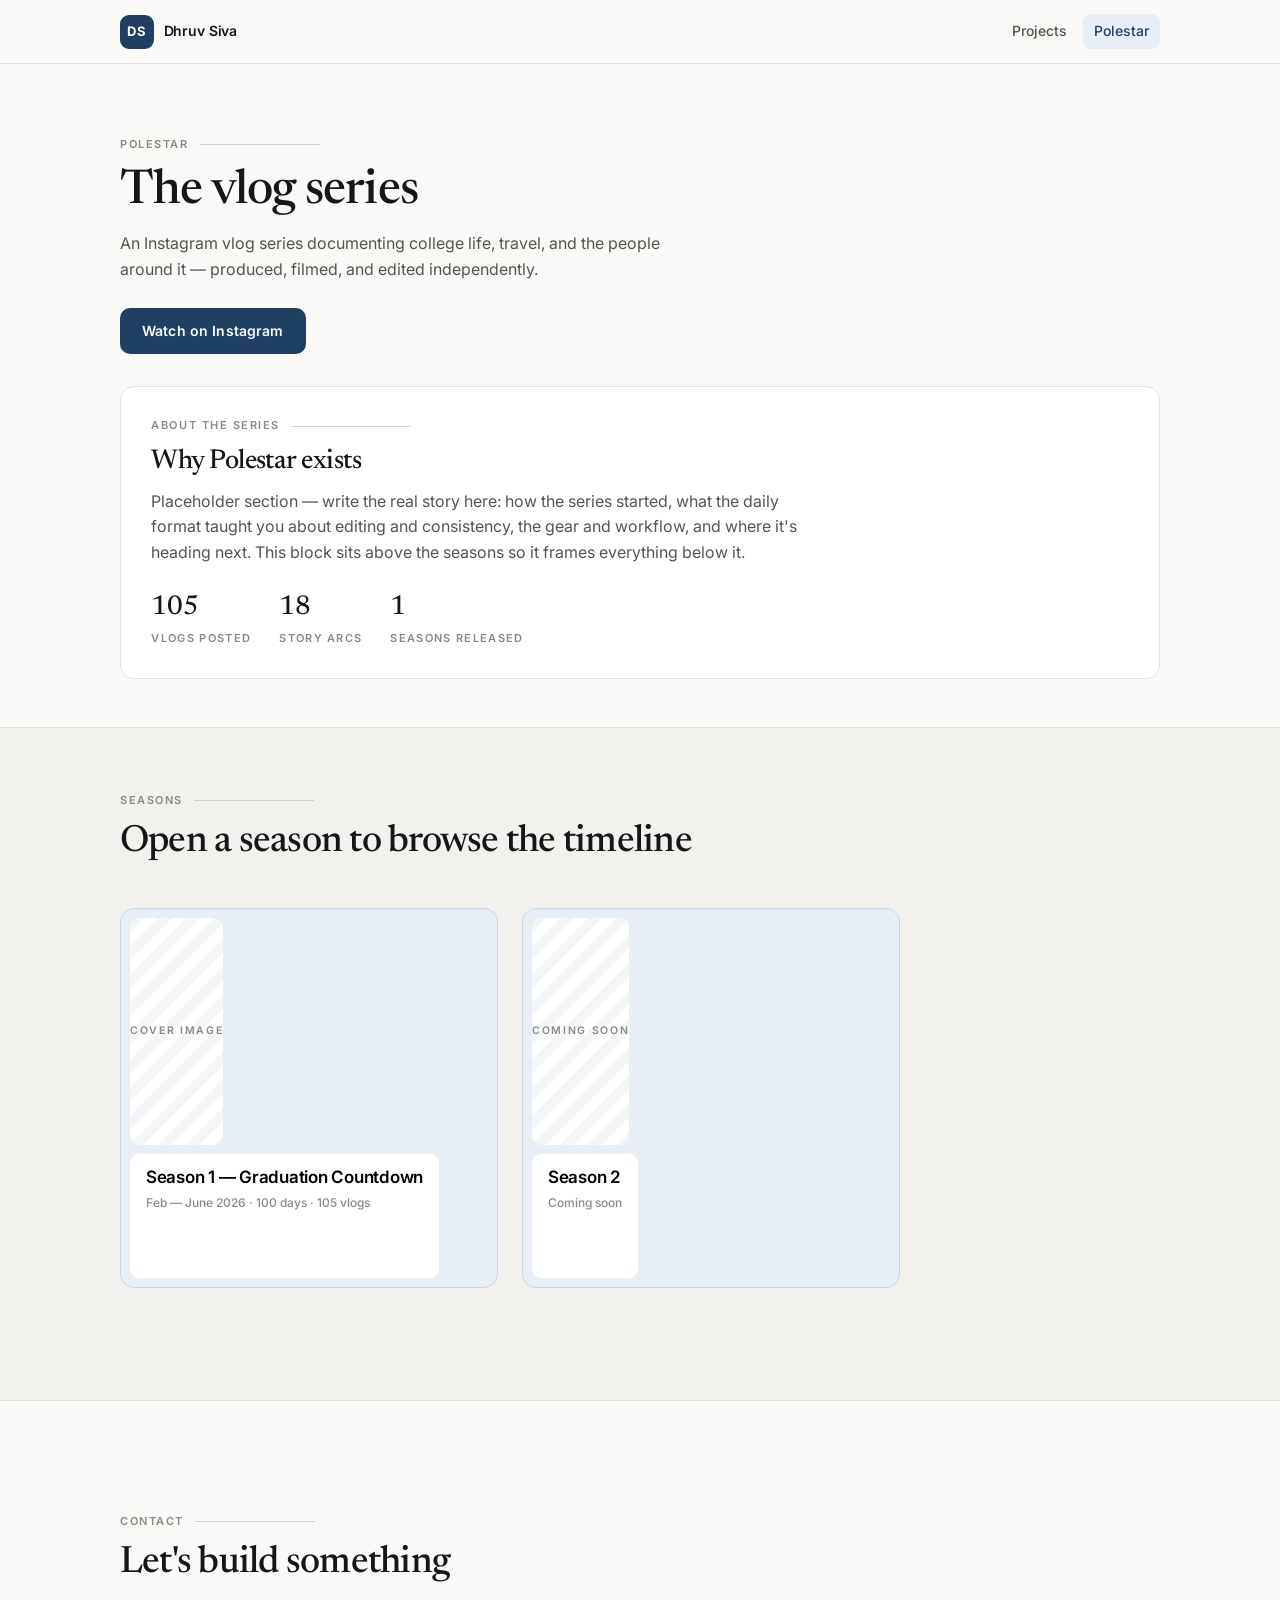
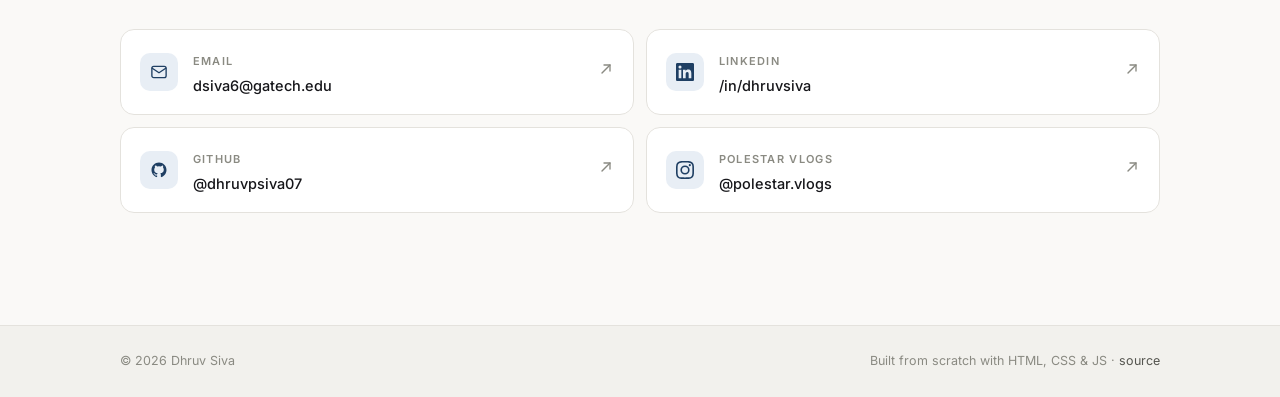
==== polestar.html @ 422fa302 "Rebuild personal site Three pages sharing one stylesheet and a reusable modal:  - index.html: deskto" ====
<!DOCTYPE html>
<html lang="en">
<head>
<meta charset="UTF-8">
<meta name="viewport" content="width=device-width, initial-scale=1.0">
<title>Polestar — Dhruv Siva</title>
<meta name="description" content="Polestar — an independently produced, filmed, and edited vlog series. Season archives by arc.">
<link rel="stylesheet" href="style.css">
<script>document.documentElement.classList.add('js');</script>
</head>
<body>

<header class="nav">
  <div class="wrap nav__inner">
    <a class="brand" href="index.html" aria-label="Dhruv Siva — home">
      <span class="brand__mark">DS</span>
      <span class="brand__word">Dhruv Siva</span>
    </a>
    <nav class="nav__links">
      <a href="projects.html">Projects</a>
      <a href="polestar.html" class="active">Polestar</a>
    </nav>
  </div>
</header>

<main>

  <section class="wrap" style="padding-block: clamp(2.5rem,6vw,4.5rem) clamp(1.25rem,3vw,2rem)">
    <div class="reveal">
      <div class="eyebrow">Polestar</div>
      <h1 class="section-title" style="font-size:clamp(2rem,5vw,3rem)">The vlog series</h1>
      <p class="section-sub">
        An Instagram vlog series documenting college life, travel, and the people around it —
        produced, filmed, and edited independently.
      </p>
      <div style="margin-top:1.6rem">
        <a class="btn btn--primary" href="https://www.instagram.com/polestar.vlogs/" target="_blank" rel="noopener">Watch on Instagram</a>
      </div>
    </div>
  </section>

  <!-- ===== PLACEHOLDER: series description / about the project ===== -->
  <section class="wrap" style="padding-bottom: clamp(2rem,5vw,3rem)">
    <div class="ps-intro reveal">
      <div class="eyebrow">About the series</div>
      <h2 class="section-title" style="font-size:clamp(1.3rem,2.4vw,1.7rem)">Why Polestar exists</h2>
      <p class="section-sub" style="max-width:68ch">
        Placeholder section — write the real story here: how the series started, what the daily
        format taught you about editing and consistency, the gear and workflow, and where it's
        heading next. This block sits above the seasons so it frames everything below it.
      </p>
      <div class="ps-stats">
        <div class="ps-stat">
          <div class="ps-stat__n" id="stat-vlogs">—</div>
          <div class="ps-stat__k">Vlogs posted</div>
        </div>
        <div class="ps-stat">
          <div class="ps-stat__n" id="stat-arcs">—</div>
          <div class="ps-stat__k">Story arcs</div>
        </div>
        <div class="ps-stat">
          <div class="ps-stat__n">1</div>
          <div class="ps-stat__k">Seasons released</div>
        </div>
      </div>
    </div>
  </section>

  <!-- ===== SEASONS ===== -->
  <section class="section section--alt" style="padding-top:clamp(2.5rem,6vw,4rem)">
    <div class="wrap">
      <div class="section-head reveal">
        <div class="eyebrow">Seasons</div>
        <h2 class="section-title">Open a season to browse the timeline</h2>
      </div>
      <div class="season-grid" id="season-grid"></div>
    </div>
  </section>

  <!-- ===== CONTACT ===== -->
  <section class="section">
    <div class="wrap">
      <div class="section-head reveal">
        <div class="eyebrow">Contact</div>
        <h2 class="section-title">Let's build something</h2>
      </div>
      <div class="contact__grid" id="contact-grid"></div>
    </div>
  </section>

</main>

<footer class="footer">
  <div class="wrap footer__inner">
    <span>© <span id="year"></span> Dhruv Siva</span>
    <span>Built from scratch with HTML, CSS &amp; JS · <a href="https://github.com/dhruvpsiva07/dsiva6" target="_blank" rel="noopener">source</a></span>
  </div>
</footer>

<script src="data.js"></script>
<script src="modal.js"></script>
<script src="polestar-data.js"></script>
<script src="polestar.js"></script>
<script src="main.js"></script>
</body>
</html>
---- style.css ----
/* =========================================================
   Dhruv Siva — personal site
   style.css  ·  shared across index / projects / polestar
   ========================================================= */

@import url('https://fonts.googleapis.com/css2?family=Inter:wght@400;500;600;700&family=Newsreader:opsz,wght@6..72,400;6..72,500;6..72,600&display=swap');

*, *::before, *::after { box-sizing: border-box; margin: 0; padding: 0; }

:root {
    /* surfaces */
    --bg:            #faf9f7;
    --bg-alt:        #f2f1ed;
    --surface:       #ffffff;
    --border:        #e4e2dd;
    --border-strong: #d4d1ca;

    /* type */
    --text:          #16161a;
    --text-2:        #55554f;
    --text-3:        #8a8a82;

    /* accent — muted navy */
    --accent:        #1f3f63;
    --accent-hover:  #16304d;
    --accent-soft:   #e8eef5;
    --accent-soft-2: #dbe5ef;
    --accent-line:   #c6d4e3;

    /* geometry */
    --radius:        14px;
    --radius-sm:     9px;
    --maxw:          1120px;
    --nav-h:         64px;

    /* motion */
    --ease:          cubic-bezier(.22,.61,.36,1);
    --t:             .35s var(--ease);

    --font-sans:     'Inter', system-ui, -apple-system, 'Segoe UI', sans-serif;
    --font-serif:    'Newsreader', Georgia, 'Times New Roman', serif;

    --shadow-sm:     0 1px 2px rgba(20,20,25,.04), 0 2px 8px rgba(20,20,25,.04);
    --shadow-md:     0 6px 16px rgba(20,20,25,.08), 0 2px 4px rgba(20,20,25,.04);
    --shadow-lg:     0 24px 60px rgba(20,20,25,.18);
}

html { scroll-behavior: smooth; -webkit-text-size-adjust: 100%; }

body {
    background: var(--bg);
    color: var(--text);
    font-family: var(--font-sans);
    font-size: 16px;
    line-height: 1.6;
    -webkit-font-smoothing: antialiased;
    display: flex;
    flex-direction: column;
    min-height: 100vh;
}

a { color: inherit; }
img { max-width: 100%; display: block; }
button { font: inherit; }

::selection { background: var(--accent-soft-2); }

/* ---------- layout helpers ---------- */

.wrap {
    width: 100%;
    max-width: var(--maxw);
    margin: 0 auto;
    padding-inline: clamp(1.15rem, 5vw, 2.5rem);
}

main { flex: 1 0 auto; }

.section { padding-block: clamp(3.5rem, 9vw, 7rem); }
.section--alt { background: var(--bg-alt); border-block: 1px solid var(--border); }

.section-head { margin-bottom: clamp(1.75rem, 4vw, 2.75rem); }

.eyebrow {
    font-size: 11px;
    font-weight: 600;
    letter-spacing: .14em;
    text-transform: uppercase;
    color: var(--text-3);
    display: flex;
    align-items: center;
    gap: .7rem;
}
.eyebrow::after {
    content: '';
    flex: 1;
    height: 1px;
    background: var(--border-strong);
    max-width: 120px;
}

h1, h2, h3 { line-height: 1.15; letter-spacing: -.02em; font-weight: 600; }

.section-title {
    font-family: var(--font-serif);
    font-size: clamp(1.6rem, 3.6vw, 2.35rem);
    font-weight: 500;
    margin-top: .7rem;
}
.section-sub {
    color: var(--text-2);
    font-size: clamp(14px, 1.4vw, 16px);
    max-width: 56ch;
    margin-top: .7rem;
}

/* ---------- nav ---------- */

.nav {
    position: sticky;
    top: 0;
    z-index: 200;
    height: var(--nav-h);
    background: rgba(250,249,247,.82);
    backdrop-filter: saturate(160%) blur(14px);
    -webkit-backdrop-filter: saturate(160%) blur(14px);
    border-bottom: 1px solid var(--border);
}
.nav__inner {
    height: 100%;
    display: flex;
    align-items: center;
    justify-content: space-between;
    gap: 1rem;
}
.brand {
    display: inline-flex;
    align-items: center;
    gap: .6rem;
    text-decoration: none;
}
.brand__mark {
    width: 34px;
    height: 34px;
    display: grid;
    place-items: center;
    border-radius: 9px;
    background: var(--accent);
    color: #fff;
    font-size: 13px;
    font-weight: 700;
    letter-spacing: .04em;
    transition: transform var(--t), background var(--t);
}
.brand:hover .brand__mark { transform: rotate(-4deg) scale(1.04); background: var(--accent-hover); }
.brand__word {
    font-size: 14px;
    font-weight: 600;
    letter-spacing: -.01em;
}
@media (max-width: 420px) { .brand__word { display: none; } }

.nav__links { display: flex; align-items: center; gap: .25rem; }
.nav__links a {
    position: relative;
    text-decoration: none;
    color: var(--text-2);
    font-size: 14px;
    font-weight: 500;
    padding: .45em .8em;
    border-radius: 8px;
    transition: color var(--t), background var(--t);
}
.nav__links a:hover { color: var(--text); background: var(--bg-alt); }
.nav__links a.active { color: var(--accent); background: var(--accent-soft); }

/* ---------- buttons ---------- */

.btn {
    display: inline-flex;
    align-items: center;
    justify-content: center;
    gap: .5rem;
    padding: .78em 1.5em;
    border-radius: 10px;
    font-size: 14px;
    font-weight: 600;
    letter-spacing: .01em;
    text-decoration: none;
    cursor: pointer;
    border: 1px solid transparent;
    transition: background var(--t), color var(--t), border-color var(--t), transform var(--t), box-shadow var(--t);
}
.btn svg { width: 16px; height: 16px; flex-shrink: 0; }
.btn--primary { background: var(--accent); color: #fff; }
.btn--primary:hover { background: var(--accent-hover); transform: translateY(-2px); box-shadow: var(--shadow-md); }
.btn--ghost { background: var(--surface); color: var(--text); border-color: var(--border-strong); }
.btn--ghost:hover { border-color: var(--accent); color: var(--accent); transform: translateY(-2px); box-shadow: var(--shadow-sm); }

/* ---------- hero ---------- */

.hero { padding-block: clamp(2.5rem, 7vw, 5.5rem) clamp(3rem, 7vw, 6rem); }
.hero__grid {
    display: grid;
    gap: clamp(1.75rem, 4vw, 3.5rem);
    align-items: center;
    grid-template-columns: 1fr;
}
.hero__name {
    font-family: var(--font-serif);
    font-size: clamp(2.6rem, 8vw, 4.2rem);
    font-weight: 500;
    letter-spacing: -.03em;
    margin-top: .8rem;
}
.hero__role {
    margin-top: .85rem;
    font-size: clamp(15px, 1.7vw, 18px);
    font-weight: 600;
    color: var(--accent);
    letter-spacing: -.01em;
}
.hero__blurb {
    margin-top: 1.1rem;
    color: var(--text-2);
    font-size: clamp(14.5px, 1.5vw, 16.5px);
    max-width: 52ch;
}
.hero__cta { display: flex; flex-wrap: wrap; gap: .75rem; margin-top: 1.9rem; }

.hero__photo {
    position: relative;
    width: 100%;
    max-width: 330px;
    aspect-ratio: 1 / 1.08;
    border-radius: 18px;
    background: var(--accent-soft);
    border: 1px solid var(--accent-line);
    padding: 10px;
    margin-inline: auto;
}
.hero__photo-inner {
    width: 100%;
    height: 100%;
    border-radius: 11px;
    background:
        repeating-linear-gradient(135deg, rgba(31,63,99,.045) 0 10px, transparent 10px 20px),
        var(--surface);
    display: grid;
    place-items: center;
    color: var(--text-3);
    font-size: 11px;
    font-weight: 600;
    letter-spacing: .16em;
    text-transform: uppercase;
    background-size: cover;
    background-position: center;
}

@media (min-width: 900px) {
    .hero__grid { grid-template-columns: 1.25fr .75fr; }
    .hero__photo { max-width: 360px; margin-inline: 0 0 0 auto; }
}

/* social row */
.socials { display: flex; gap: .55rem; margin-top: 1.75rem; }
.social {
    width: 40px; height: 40px;
    display: grid; place-items: center;
    border-radius: 10px;
    background: var(--surface);
    border: 1px solid var(--border);
    color: var(--text-2);
    text-decoration: none;
    transition: color var(--t), border-color var(--t), transform var(--t), box-shadow var(--t);
}
.social svg { width: 18px; height: 18px; }
.social:hover { color: var(--accent); border-color: var(--accent-line); transform: translateY(-2px); box-shadow: var(--shadow-sm); }

/* ---------- quick facts strip ---------- */

.facts {
    display: grid;
    gap: 1px;
    background: var(--border);
    border: 1px solid var(--border);
    border-radius: var(--radius);
    overflow: hidden;
    grid-template-columns: 1fr;
}
@media (min-width: 640px) { .facts { grid-template-columns: repeat(2, 1fr); } }
@media (min-width: 960px) { .facts { grid-template-columns: repeat(4, 1fr); } }
.fact { background: var(--surface); padding: 1.15rem 1.25rem; }
.fact__k {
    font-size: 10.5px; font-weight: 600; letter-spacing: .13em;
    text-transform: uppercase; color: var(--text-3);
}
.fact__v { margin-top: .4rem; font-size: 14.5px; font-weight: 500; color: var(--text); line-height: 1.45; }
.fact__v span { color: var(--text-2); font-weight: 400; }

/* ---------- project card (70 / 30) ---------- */

.card {
    position: relative;
    display: flex;
    flex-direction: column;
    background: var(--accent-soft);
    border: 1px solid var(--accent-line);
    border-radius: var(--radius);
    padding: 9px;
    height: clamp(300px, 34vw, 380px);
    text-align: left;
    cursor: pointer;
    width: 100%;
    transition: background var(--t), border-color var(--t), transform var(--t), box-shadow var(--t);
    -webkit-tap-highlight-color: transparent;
}
.card:hover,
.card:focus-visible {
    background: var(--accent-soft-2);
    border-color: #aec1d6;
    transform: translateY(-4px);
    box-shadow: var(--shadow-md);
    outline: none;
}
.card:hover .card__media::after { opacity: 1; }

.card__media {
    flex: 7 1 0;
    min-height: 0;
    border-radius: var(--radius-sm);
    position: relative;
    overflow: hidden;
    background:
        repeating-linear-gradient(135deg, rgba(31,63,99,.05) 0 10px, transparent 10px 20px),
        #fff;
    background-size: cover;
    background-position: center;
    display: grid;
    place-items: center;
}
.card__media::after {
    content: '';
    position: absolute; inset: 0;
    background: rgba(22,48,77,.06);
    opacity: 0;
    transition: opacity var(--t);
}
.card__ph {
    font-size: 10.5px; font-weight: 600; letter-spacing: .16em;
    text-transform: uppercase; color: var(--text-3);
}

.card__body {
    flex: 3 1 0;
    min-height: 0;
    margin-top: 9px;
    background: var(--surface);
    border-radius: var(--radius-sm);
    padding: .85rem 1rem;
    display: flex;
    flex-direction: column;
    justify-content: flex-start;
    align-items: flex-start;
    overflow: hidden;
}
.card__title {
    font-size: clamp(15px, 1.5vw, 17px);
    font-weight: 600;
    color: #000;
    letter-spacing: -.015em;
    line-height: 1.25;
}
.card__meta {
    margin-top: .3rem;
    font-size: 12px;
    color: var(--text-3);
    font-weight: 500;
}

/* grid of cards */
.card-grid {
    display: grid;
    gap: clamp(.9rem, 2vw, 1.4rem);
    grid-template-columns: repeat(auto-fill, minmax(230px, 1fr));
}

/* ---------- featured: desktop rotator ---------- */

.featured { display: none; }
.featured__grid {
    display: grid;
    grid-template-columns: clamp(300px, 30vw, 380px) minmax(0, 1fr);
    gap: clamp(2rem, 4vw, 3.5rem);
    align-items: center;
}
.featured__stage { position: relative; }
.featured__text { min-height: 320px; position: relative; }

.featured__slide {
    position: absolute;
    inset: 0;
    opacity: 0;
    transform: translateY(10px);
    pointer-events: none;
    transition: opacity .45s var(--ease), transform .45s var(--ease);
}
.featured__slide.is-active { opacity: 1; transform: none; pointer-events: auto; }
.featured__stage .featured__slide { position: absolute; }
.featured__stage { height: clamp(300px, 34vw, 380px); }

.featured__num {
    font-size: 11px; font-weight: 600; letter-spacing: .14em;
    text-transform: uppercase; color: var(--text-3);
}
.featured__title {
    font-family: var(--font-serif);
    font-size: clamp(1.5rem, 2.6vw, 2rem);
    font-weight: 500;
    margin-top: .55rem;
}
.featured__blurb { color: var(--text-2); margin-top: .85rem; max-width: 58ch; font-size: 15.5px; }

.tags { display: flex; flex-wrap: wrap; gap: .4rem; margin-top: 1.1rem; }
.tag {
    font-size: 11.5px;
    font-weight: 500;
    color: var(--text-2);
    background: var(--surface);
    border: 1px solid var(--border);
    border-radius: 999px;
    padding: .25em .8em;
}

.featured__controls {
    display: flex;
    align-items: center;
    gap: 1rem;
    margin-top: 1.9rem;
}
.dots { display: flex; gap: .45rem; }
.dot {
    width: 28px; height: 4px;
    border-radius: 99px;
    border: none;
    background: var(--border-strong);
    cursor: pointer;
    padding: 0;
    transition: background var(--t), width var(--t);
}
.dot.is-active { background: var(--accent); width: 44px; }
.arrow {
    width: 36px; height: 36px;
    border-radius: 50%;
    border: 1px solid var(--border-strong);
    background: var(--surface);
    color: var(--text-2);
    display: grid; place-items: center;
    cursor: pointer;
    transition: color var(--t), border-color var(--t), transform var(--t);
}
.arrow svg { width: 15px; height: 15px; }
.arrow:hover { color: var(--accent); border-color: var(--accent-line); }

/* ---------- featured: mobile stack ---------- */

.stack { display: grid; gap: 1.5rem; }
.stack__item {
    background: var(--surface);
    border: 1px solid var(--border);
    border-radius: var(--radius);
    overflow: hidden;
}
.stack__media {
    aspect-ratio: 16 / 10;
    background:
        repeating-linear-gradient(135deg, rgba(31,63,99,.05) 0 10px, transparent 10px 20px),
        var(--accent-soft);
    background-size: cover;
    background-position: center;
    display: grid; place-items: center;
    border-bottom: 1px solid var(--border);
}
.stack__body { padding: 1.1rem 1.15rem 1.3rem; }
.stack__title { font-size: 17px; font-weight: 600; letter-spacing: -.015em; }
.stack__meta { font-size: 12px; color: var(--text-3); margin-top: .25rem; font-weight: 500; }
.stack__desc { color: var(--text-2); font-size: 14.5px; margin-top: .75rem; }
.stack__link {
    display: inline-flex; align-items: center; gap: .4rem;
    margin-top: 1rem; font-size: 13.5px; font-weight: 600;
    color: var(--accent); text-decoration: none;
}
.stack__link svg { width: 14px; height: 14px; }
.stack__link:hover { text-decoration: underline; }

@media (min-width: 900px) {
    .featured { display: block; }
    .stack { display: none; }
}

/* ---------- list blocks (experience / awards / leadership) ---------- */

.entries { display: grid; gap: 1px; background: var(--border); border: 1px solid var(--border); border-radius: var(--radius); overflow: hidden; }
.entry { background: var(--surface); padding: clamp(1.1rem, 2.4vw, 1.6rem); }
.entry__top {
    display: flex; flex-wrap: wrap; gap: .25rem 1rem;
    justify-content: space-between; align-items: baseline;
}
.entry__role { font-size: clamp(15.5px, 1.6vw, 17px); font-weight: 600; letter-spacing: -.015em; }
.entry__org { color: var(--accent); font-weight: 500; }
.entry__when { font-size: 12.5px; color: var(--text-3); font-weight: 500; white-space: nowrap; }
.entry__where { font-size: 12.5px; color: var(--text-3); margin-top: .15rem; }
.entry ul { margin: .75rem 0 0; padding-left: 1.05rem; }
.entry li { color: var(--text-2); font-size: 14.5px; margin-bottom: .4rem; }
.entry li::marker { color: var(--accent-line); }

/* pill lists (certs, skills) */
.pill-group + .pill-group { margin-top: 1.4rem; }
.pill-group__label {
    font-size: 11px; font-weight: 600; letter-spacing: .13em;
    text-transform: uppercase; color: var(--text-3); margin-bottom: .6rem;
}
.pills { display: flex; flex-wrap: wrap; gap: .45rem; }
.pills span {
    font-size: 13px;
    background: var(--surface);
    border: 1px solid var(--border);
    border-radius: 8px;
    padding: .38em .85em;
    color: var(--text-2);
}

/* ---------- contact ---------- */

.contact__grid {
    display: grid;
    gap: .75rem;
    grid-template-columns: 1fr;
    margin-top: 2rem;
}
@media (min-width: 700px) { .contact__grid { grid-template-columns: repeat(2, 1fr); } }

.contact-card {
    display: flex;
    align-items: center;
    gap: .9rem;
    padding: 1.05rem 1.2rem;
    background: var(--surface);
    border: 1px solid var(--border);
    border-radius: var(--radius);
    text-decoration: none;
    transition: border-color var(--t), transform var(--t), box-shadow var(--t);
}
.contact-card:hover { border-color: var(--accent-line); transform: translateY(-2px); box-shadow: var(--shadow-sm); }
.contact-card__icon {
    width: 38px; height: 38px; flex-shrink: 0;
    display: grid; place-items: center;
    border-radius: 10px;
    background: var(--accent-soft);
    color: var(--accent);
}
.contact-card__icon svg { width: 18px; height: 18px; }
.contact-card__k { font-size: 11px; font-weight: 600; letter-spacing: .12em; text-transform: uppercase; color: var(--text-3); }
.contact-card__v { font-size: 14.5px; font-weight: 500; margin-top: .1rem; word-break: break-word; }
.contact-card__arrow { margin-left: auto; color: var(--text-3); transition: transform var(--t), color var(--t); }
.contact-card__arrow svg { width: 16px; height: 16px; }
.contact-card:hover .contact-card__arrow { transform: translate(3px,-3px); color: var(--accent); }

/* ---------- footer ---------- */

.footer {
    flex-shrink: 0;
    border-top: 1px solid var(--border);
    background: var(--bg-alt);
    padding-block: 1.6rem;
    margin-top: auto;
}
.footer__inner {
    display: flex; flex-wrap: wrap; gap: .5rem 1.5rem;
    justify-content: space-between; align-items: center;
    font-size: 12.5px; color: var(--text-3);
}
.footer__inner a { color: var(--text-2); text-decoration: none; }
.footer__inner a:hover { color: var(--accent); }

/* ---------- modal ---------- */

.overlay {
    position: fixed;
    inset: 0;
    z-index: 500;
    display: none;
    align-items: center;
    justify-content: center;
    padding: clamp(1rem, 4vw, 2.5rem);
    background: rgba(18,20,24,.45);
    backdrop-filter: blur(5px);
    -webkit-backdrop-filter: blur(5px);
    opacity: 0;
    transition: opacity .25s var(--ease);
}
.overlay.is-mounted { display: flex; }
.overlay.is-open { opacity: 1; }

.modal {
    position: relative;
    width: min(620px, 100%);
    max-height: min(86vh, 860px);
    overflow-y: auto;
    overscroll-behavior: contain;
    background: var(--surface);
    border: 1px solid var(--border);
    border-radius: 18px;
    box-shadow: var(--shadow-lg);
    transform: translateY(14px) scale(.975);
    opacity: 0;
    transition: transform .3s var(--ease), opacity .3s var(--ease);
}
.overlay.is-open .modal { transform: none; opacity: 1; }
.modal--wide { width: min(920px, 100%); }

.modal__close {
    position: absolute;
    top: .9rem; right: .9rem;
    width: 34px; height: 34px;
    display: grid; place-items: center;
    border-radius: 50%;
    border: 1px solid var(--border);
    background: rgba(255,255,255,.9);
    color: var(--text-2);
    cursor: pointer;
    z-index: 3;
    transition: background var(--t), color var(--t), transform var(--t);
}
.modal__close svg { width: 15px; height: 15px; }
.modal__close:hover { background: var(--bg-alt); color: var(--text); transform: rotate(90deg); }

.modal__media {
    aspect-ratio: 16 / 7;
    background:
        repeating-linear-gradient(135deg, rgba(31,63,99,.05) 0 10px, transparent 10px 20px),
        var(--accent-soft);
    background-size: cover;
    background-position: center;
    border-radius: 18px 18px 0 0;
    border-bottom: 1px solid var(--border);
    display: grid; place-items: center;
}
.modal__body { padding: clamp(1.3rem, 3vw, 2rem); }
.modal__title {
    font-family: var(--font-serif);
    font-size: clamp(1.4rem, 2.6vw, 1.9rem);
    font-weight: 500;
    letter-spacing: -.02em;
    padding-right: 2.5rem;
}
.modal__meta {
    margin-top: .5rem;
    font-size: 12.5px; font-weight: 500; color: var(--text-3);
    display: flex; flex-wrap: wrap; gap: .4rem .8rem;
}
.modal__meta .status {
    color: var(--accent);
    background: var(--accent-soft);
    border-radius: 999px;
    padding: .1em .7em;
}
.modal__rule { height: 1px; background: var(--border); margin: 1.1rem 0; border: none; }
.modal__body p { color: var(--text-2); font-size: 14.8px; }
.modal__body p + p { margin-top: .8rem; }
.modal__body ul { margin: .8rem 0 0; padding-left: 1.05rem; }
.modal__body li { color: var(--text-2); font-size: 14.5px; margin-bottom: .4rem; }
.modal__body li::marker { color: var(--accent-line); }
.modal__label {
    font-size: 11px; font-weight: 600; letter-spacing: .13em;
    text-transform: uppercase; color: var(--text-3);
    margin-top: 1.4rem; margin-bottom: .55rem;
}
.modal__links { display: flex; flex-wrap: wrap; gap: .6rem; margin-top: 1.5rem; }

.note {
    margin-top: 1.1rem;
    font-size: 13px;
    color: var(--text-3);
    background: var(--bg-alt);
    border: 1px dashed var(--border-strong);
    border-radius: 10px;
    padding: .7rem .9rem;
}

/* ---------- polestar ---------- */

.season-grid {
    display: grid;
    gap: clamp(1rem, 2.5vw, 1.5rem);
    grid-template-columns: repeat(auto-fill, minmax(260px, 1fr));
    max-width: 780px;
    margin-top: 2rem;
}
.card--soon { cursor: default; }
.card--soon:hover { transform: none; box-shadow: none; background: var(--accent-soft); border-color: var(--accent-line); }
.badge-soon {
    font-size: 10.5px; font-weight: 600; letter-spacing: .12em; text-transform: uppercase;
    color: var(--text-3); border: 1px solid var(--border-strong); border-radius: 999px;
    padding: .2em .7em; background: var(--surface);
}

.ps-intro {
    background: var(--surface);
    border: 1px solid var(--border);
    border-radius: var(--radius);
    padding: clamp(1.2rem, 3vw, 1.9rem);
}
.ps-stats { display: flex; flex-wrap: wrap; gap: 1.75rem; margin-top: 1.3rem; }
.ps-stat__n { font-family: var(--font-serif); font-size: 1.7rem; font-weight: 500; }
.ps-stat__k { font-size: 11px; letter-spacing: .12em; text-transform: uppercase; color: var(--text-3); font-weight: 600; }

/* timeline inside the season modal */
.tl { position: relative; padding-left: 1.4rem; }
.tl::before {
    content: '';
    position: absolute; left: 5px; top: 6px; bottom: 6px;
    width: 2px; background: var(--border); border-radius: 2px;
}
.tl__arc { margin-bottom: 1.6rem; }
.tl__arc-name {
    position: relative;
    font-size: 11.5px; font-weight: 700; letter-spacing: .13em; text-transform: uppercase;
    color: var(--accent);
    margin-bottom: .6rem;
}
.tl__arc-name::before {
    content: '';
    position: absolute; left: -1.4rem; top: 50%;
    width: 12px; height: 12px; margin-top: -6px; margin-left: 0;
    border-radius: 50%; background: var(--accent); border: 2px solid var(--surface);
    box-shadow: 0 0 0 2px var(--accent-soft-2);
}
.tl__count { color: var(--text-3); font-weight: 500; letter-spacing: .06em; margin-left: .5rem; }

.vlog {
    border: 1px solid var(--border);
    border-radius: 10px;
    background: var(--surface);
    margin-bottom: .45rem;
    overflow: hidden;
}
.vlog__head {
    width: 100%;
    display: flex; align-items: center; gap: .8rem;
    padding: .65rem .85rem;
    background: none; border: none; text-align: left; cursor: pointer;
    transition: background var(--t);
}
.vlog__head:hover { background: var(--bg-alt); }
.vlog__t { font-size: 14px; font-weight: 500; flex: 1; min-width: 0; }
.vlog__d { font-size: 11.5px; color: var(--text-3); white-space: nowrap; }
.vlog__chev { color: var(--text-3); transition: transform var(--t); flex-shrink: 0; }
.vlog__chev svg { width: 13px; height: 13px; display: block; }
.vlog.is-open .vlog__chev { transform: rotate(180deg); }
.vlog__panel { display: none; padding: 0 .85rem .9rem; border-top: 1px solid var(--border); }
.vlog.is-open .vlog__panel { display: block; }
.vlog__k {
    font-size: 10.5px; font-weight: 600; letter-spacing: .12em; text-transform: uppercase;
    color: var(--text-3); margin-top: .8rem;
}
.vlog__v { font-size: 13.5px; color: var(--text-2); white-space: pre-line; margin-top: .2rem; }

/* ---------- scroll reveal ---------- */

.js .reveal {
    opacity: 0;
    transform: translateY(18px);
    transition: opacity .7s var(--ease), transform .7s var(--ease);
    will-change: opacity, transform;
}
.js .reveal.is-in { opacity: 1; transform: none; }

@media (prefers-reduced-motion: reduce) {
    html { scroll-behavior: auto; }
    .js .reveal { opacity: 1; transform: none; transition: none; }
    *, *::before, *::after { animation-duration: .001ms !important; transition-duration: .001ms !important; }
}
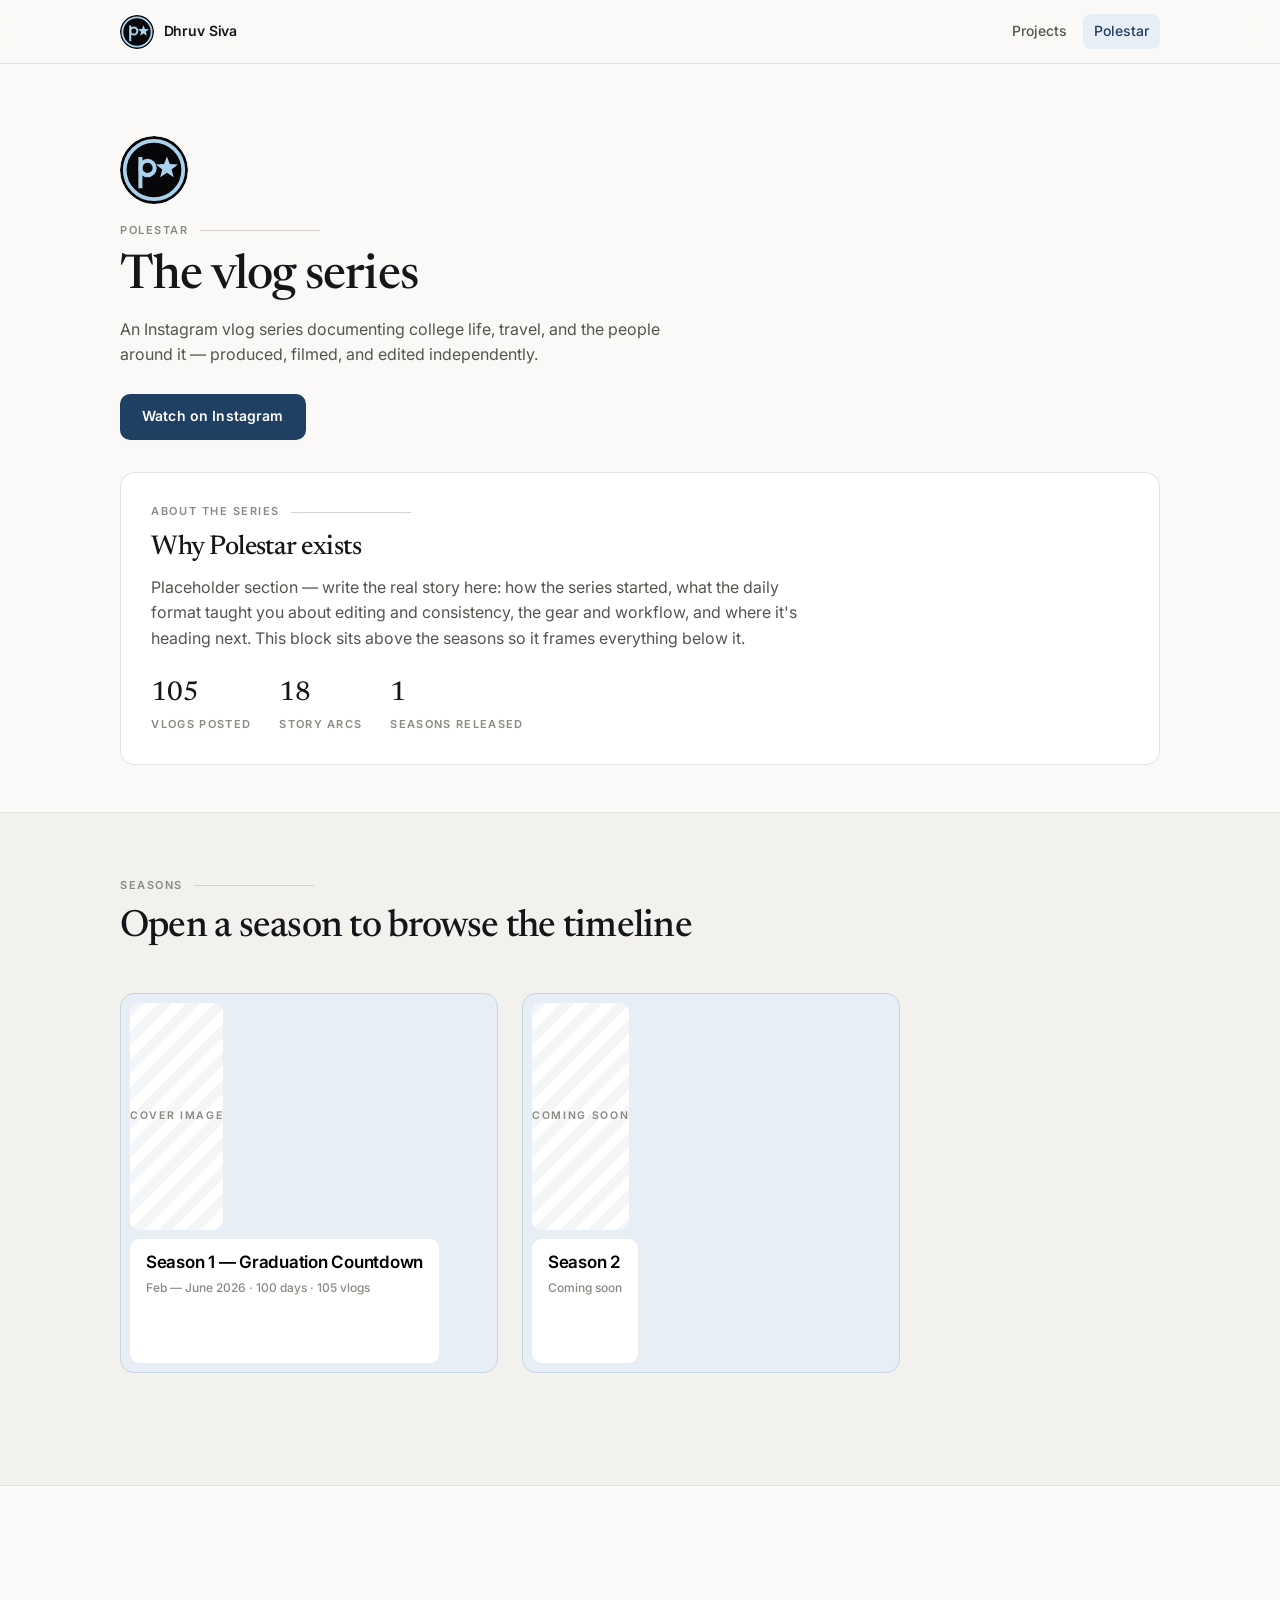
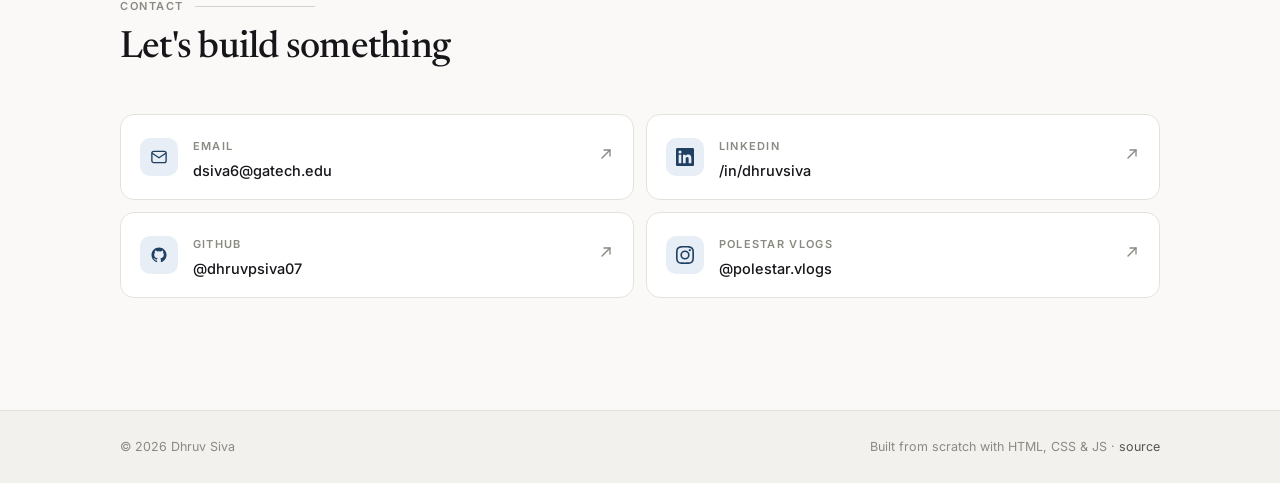
==== commit a5b466f3: "Use the Polestar mark as the site logo Replaces the DS placeholder in the nav on all three pages wit" ====
--- a/polestar.html
+++ b/polestar.html
@@ -5,6 +5,7 @@
 <meta name="viewport" content="width=device-width, initial-scale=1.0">
 <title>Polestar — Dhruv Siva</title>
 <meta name="description" content="Polestar — an independently produced, filmed, and edited vlog series. Season archives by arc.">
+<link rel="icon" href="favicon.svg" type="image/svg+xml">
 <link rel="stylesheet" href="style.css">
 <script>document.documentElement.classList.add('js');</script>
 </head>
@@ -13,7 +14,7 @@
 <header class="nav">
   <div class="wrap nav__inner">
     <a class="brand" href="index.html" aria-label="Dhruv Siva — home">
-      <span class="brand__mark">DS</span>
+      <span class="brand__mark" aria-hidden="true"><svg viewBox="0 0 100 100"><circle cx="50" cy="50" r="50" fill="#07070a"/><circle cx="50" cy="50" r="43" fill="none" stroke="#aad2ec" stroke-width="5.5"/><g fill="none" stroke="#aad2ec" stroke-width="6"><path d="M30 34 V74" stroke-linecap="square"/><circle cx="40.5" cy="47" r="10.5"/></g><polygon fill="#aad2ec" points="69.00,30.00 73.23,41.18 85.17,41.75 75.85,49.22 78.99,60.75 69.00,54.20 59.01,60.75 62.15,49.22 52.83,41.75 64.77,41.18"/></svg></span>
       <span class="brand__word">Dhruv Siva</span>
     </a>
     <nav class="nav__links">
@@ -27,6 +28,9 @@
 
   <section class="wrap" style="padding-block: clamp(2.5rem,6vw,4.5rem) clamp(1.25rem,3vw,2rem)">
     <div class="reveal">
+      <div class="ps-mark" aria-hidden="true">
+        <svg viewBox="0 0 100 100"><circle cx="50" cy="50" r="50" fill="#07070a"/><circle cx="50" cy="50" r="43" fill="none" stroke="#aad2ec" stroke-width="5.5"/><g fill="none" stroke="#aad2ec" stroke-width="6"><path d="M30 34 V74" stroke-linecap="square"/><circle cx="40.5" cy="47" r="10.5"/></g><polygon fill="#aad2ec" points="69.00,30.00 73.23,41.18 85.17,41.75 75.85,49.22 78.99,60.75 69.00,54.20 59.01,60.75 62.15,49.22 52.83,41.75 64.77,41.18"/></svg>
+      </div>
       <div class="eyebrow">Polestar</div>
       <h1 class="section-title" style="font-size:clamp(2rem,5vw,3rem)">The vlog series</h1>
       <p class="section-sub">
--- a/style.css
+++ b/style.css
@@ -142,17 +142,27 @@
 .brand__mark {
     width: 34px;
     height: 34px;
-    display: grid;
-    place-items: center;
-    border-radius: 9px;
-    background: var(--accent);
-    color: #fff;
-    font-size: 13px;
-    font-weight: 700;
-    letter-spacing: .04em;
-    transition: transform var(--t), background var(--t);
-}
-.brand:hover .brand__mark { transform: rotate(-4deg) scale(1.04); background: var(--accent-hover); }
+    flex-shrink: 0;
+    border-radius: 50%;
+    overflow: hidden;
+    display: block;
+    transition: transform var(--t), box-shadow var(--t);
+}
+.brand__mark svg { width: 100%; height: 100%; display: block; }
+.brand:hover .brand__mark {
+    transform: rotate(-8deg) scale(1.06);
+    box-shadow: 0 2px 10px rgba(20,20,25,.18);
+}
+
+/* larger lockup for the Polestar page */
+.ps-mark {
+    width: clamp(54px, 7vw, 68px);
+    height: clamp(54px, 7vw, 68px);
+    border-radius: 50%;
+    overflow: hidden;
+    margin-bottom: 1.1rem;
+}
+.ps-mark svg { width: 100%; height: 100%; display: block; }
 .brand__word {
     font-size: 14px;
     font-weight: 600;
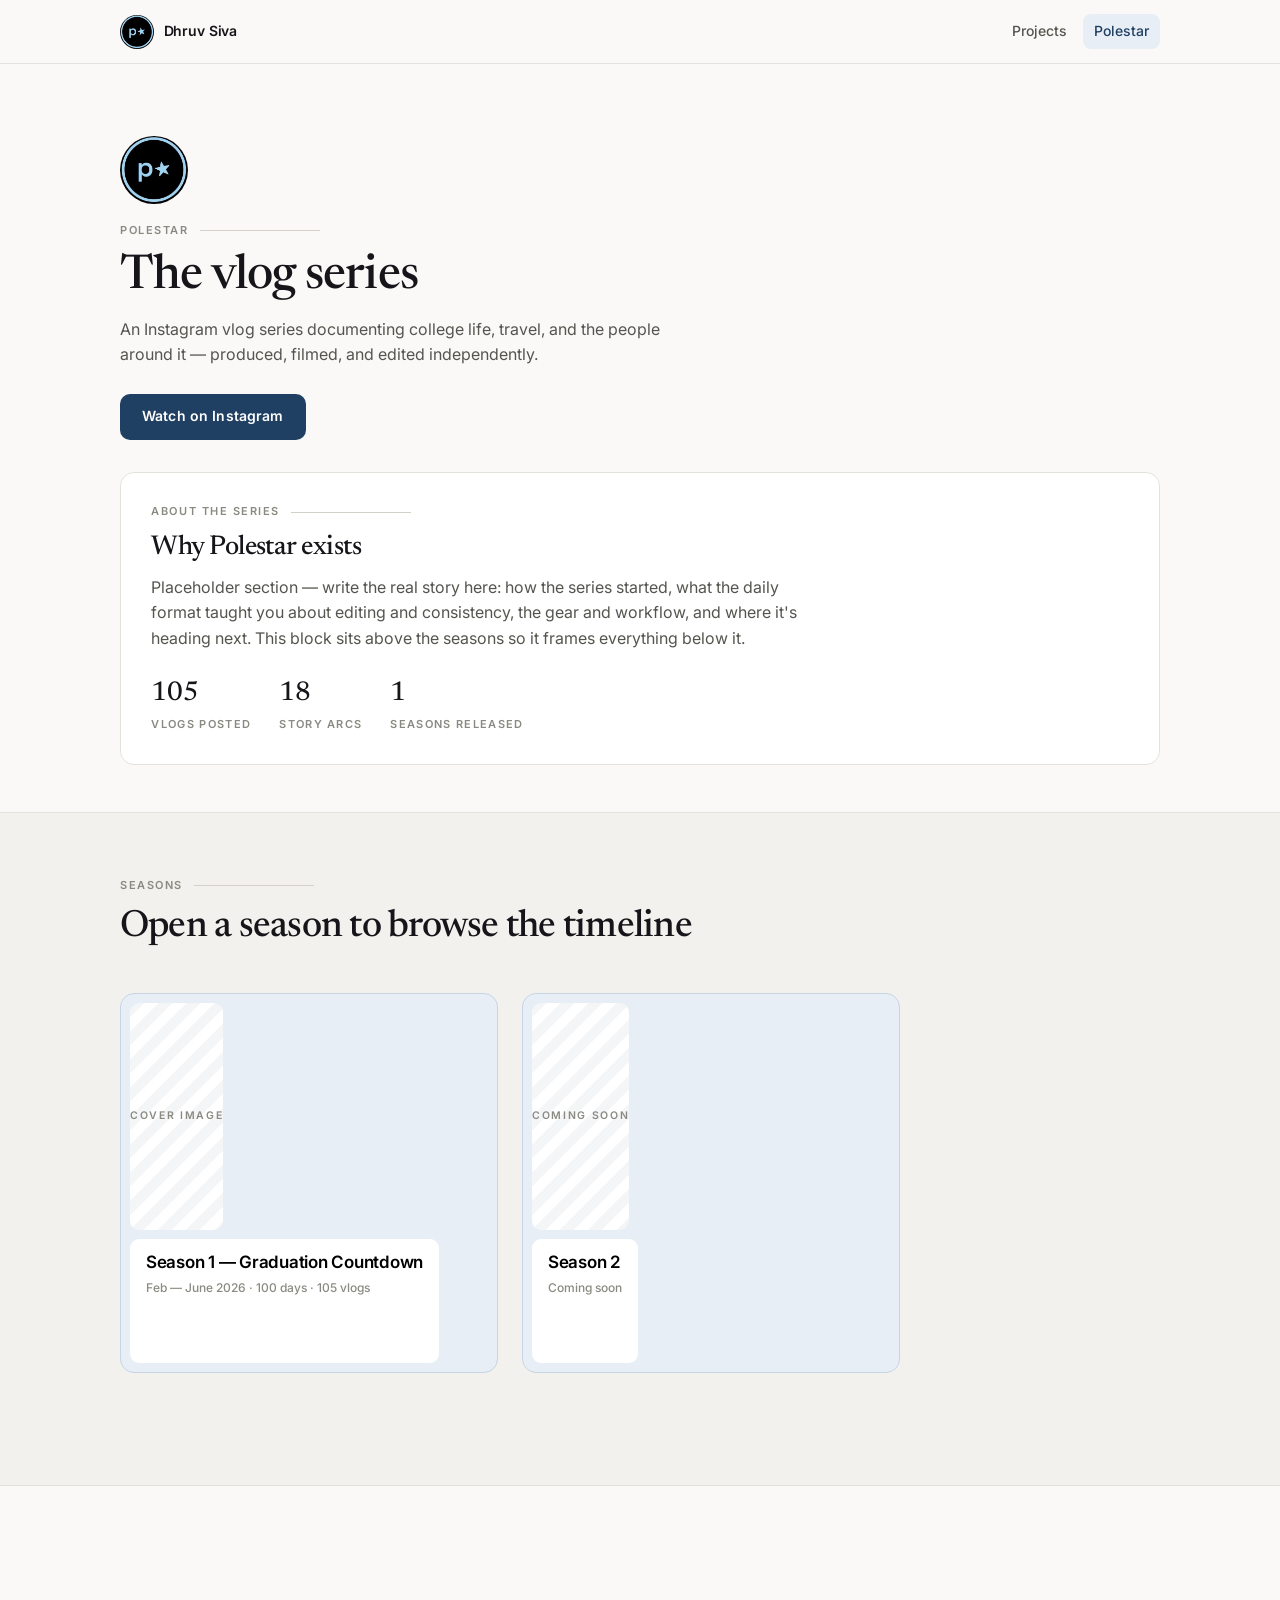
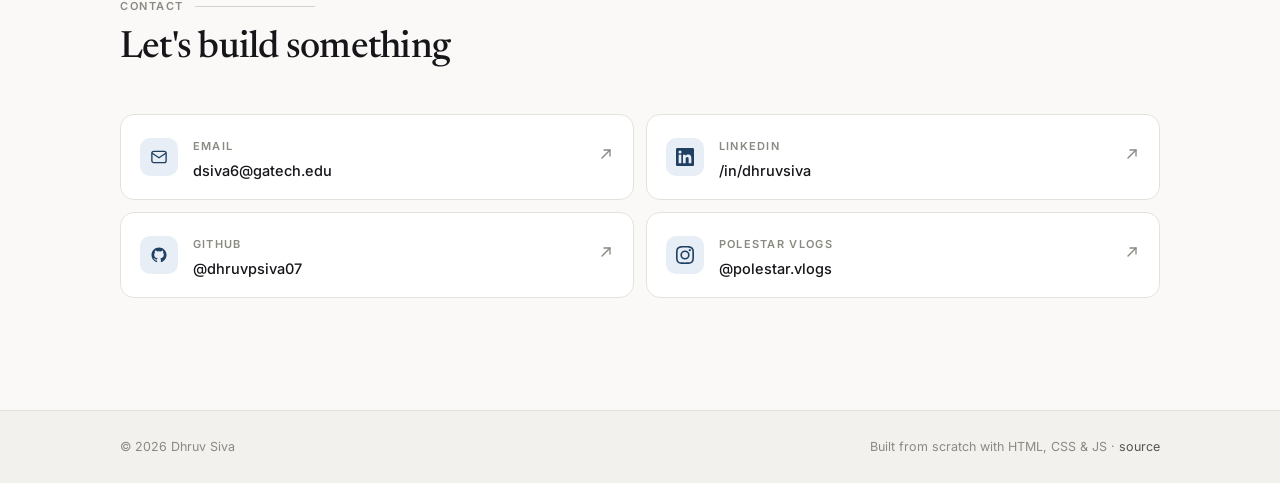
==== commit c2c7ca2d: "Use the original Polestar logo image Replaces the redrawn SVG mark with the actual logo file at stat" ====
--- a/polestar.html
+++ b/polestar.html
@@ -5,7 +5,7 @@
 <meta name="viewport" content="width=device-width, initial-scale=1.0">
 <title>Polestar — Dhruv Siva</title>
 <meta name="description" content="Polestar — an independently produced, filmed, and edited vlog series. Season archives by arc.">
-<link rel="icon" href="favicon.svg" type="image/svg+xml">
+<link rel="icon" href="favicon.png" type="image/png">
 <link rel="stylesheet" href="style.css">
 <script>document.documentElement.classList.add('js');</script>
 </head>
@@ -14,7 +14,7 @@
 <header class="nav">
   <div class="wrap nav__inner">
     <a class="brand" href="index.html" aria-label="Dhruv Siva — home">
-      <span class="brand__mark" aria-hidden="true"><svg viewBox="0 0 100 100"><circle cx="50" cy="50" r="50" fill="#07070a"/><circle cx="50" cy="50" r="43" fill="none" stroke="#aad2ec" stroke-width="5.5"/><g fill="none" stroke="#aad2ec" stroke-width="6"><path d="M30 34 V74" stroke-linecap="square"/><circle cx="40.5" cy="47" r="10.5"/></g><polygon fill="#aad2ec" points="69.00,30.00 73.23,41.18 85.17,41.75 75.85,49.22 78.99,60.75 69.00,54.20 59.01,60.75 62.15,49.22 52.83,41.75 64.77,41.18"/></svg></span>
+      <span class="brand__mark"><img src="static/img/polestar-logo.jpg" alt=""></span>
       <span class="brand__word">Dhruv Siva</span>
     </a>
     <nav class="nav__links">
@@ -28,9 +28,7 @@
 
   <section class="wrap" style="padding-block: clamp(2.5rem,6vw,4.5rem) clamp(1.25rem,3vw,2rem)">
     <div class="reveal">
-      <div class="ps-mark" aria-hidden="true">
-        <svg viewBox="0 0 100 100"><circle cx="50" cy="50" r="50" fill="#07070a"/><circle cx="50" cy="50" r="43" fill="none" stroke="#aad2ec" stroke-width="5.5"/><g fill="none" stroke="#aad2ec" stroke-width="6"><path d="M30 34 V74" stroke-linecap="square"/><circle cx="40.5" cy="47" r="10.5"/></g><polygon fill="#aad2ec" points="69.00,30.00 73.23,41.18 85.17,41.75 75.85,49.22 78.99,60.75 69.00,54.20 59.01,60.75 62.15,49.22 52.83,41.75 64.77,41.18"/></svg>
-      </div>
+      <div class="ps-mark"><img src="static/img/polestar-logo.jpg" alt="Polestar logo"></div>
       <div class="eyebrow">Polestar</div>
       <h1 class="section-title" style="font-size:clamp(2rem,5vw,3rem)">The vlog series</h1>
       <p class="section-sub">
--- a/style.css
+++ b/style.css
@@ -148,7 +148,7 @@
     display: block;
     transition: transform var(--t), box-shadow var(--t);
 }
-.brand__mark svg { width: 100%; height: 100%; display: block; }
+.brand__mark img { width: 100%; height: 100%; object-fit: cover; display: block; }
 .brand:hover .brand__mark {
     transform: rotate(-8deg) scale(1.06);
     box-shadow: 0 2px 10px rgba(20,20,25,.18);
@@ -162,7 +162,7 @@
     overflow: hidden;
     margin-bottom: 1.1rem;
 }
-.ps-mark svg { width: 100%; height: 100%; display: block; }
+.ps-mark img { width: 100%; height: 100%; object-fit: cover; display: block; }
 .brand__word {
     font-size: 14px;
     font-weight: 600;
